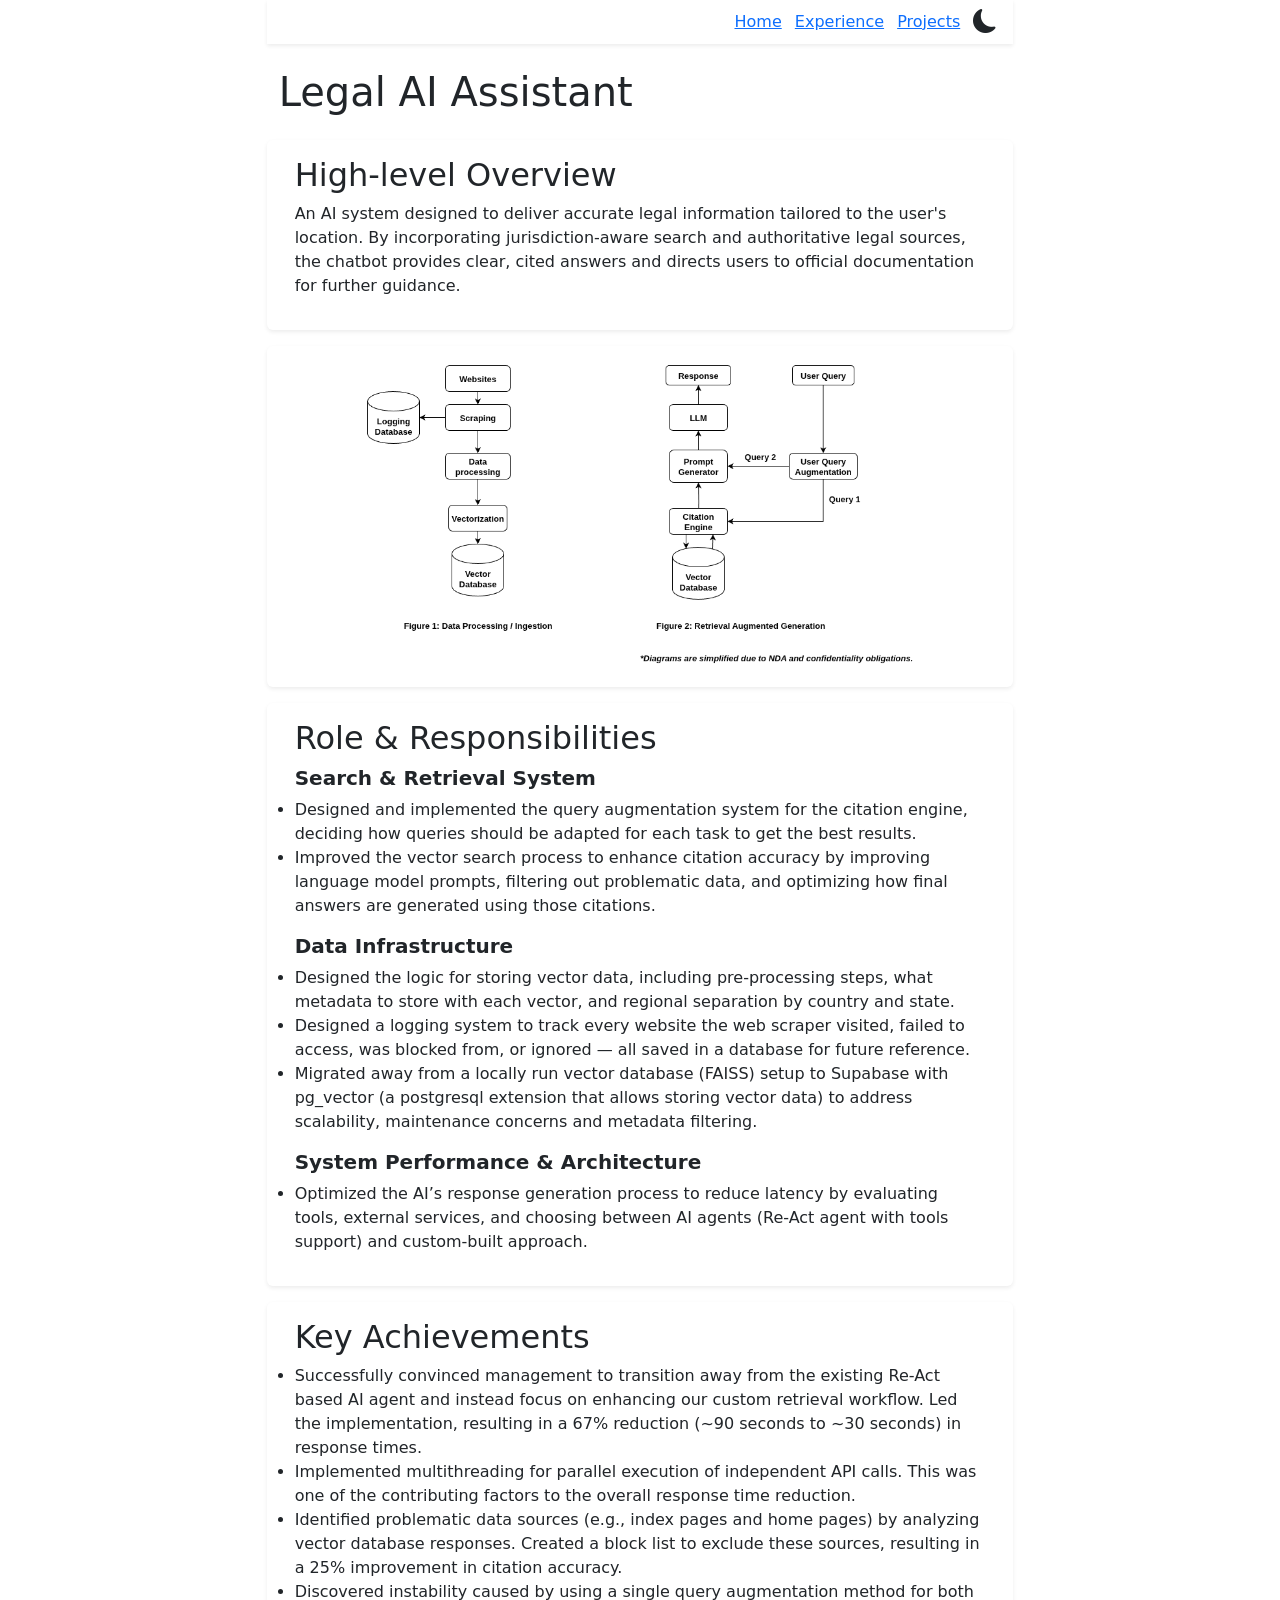
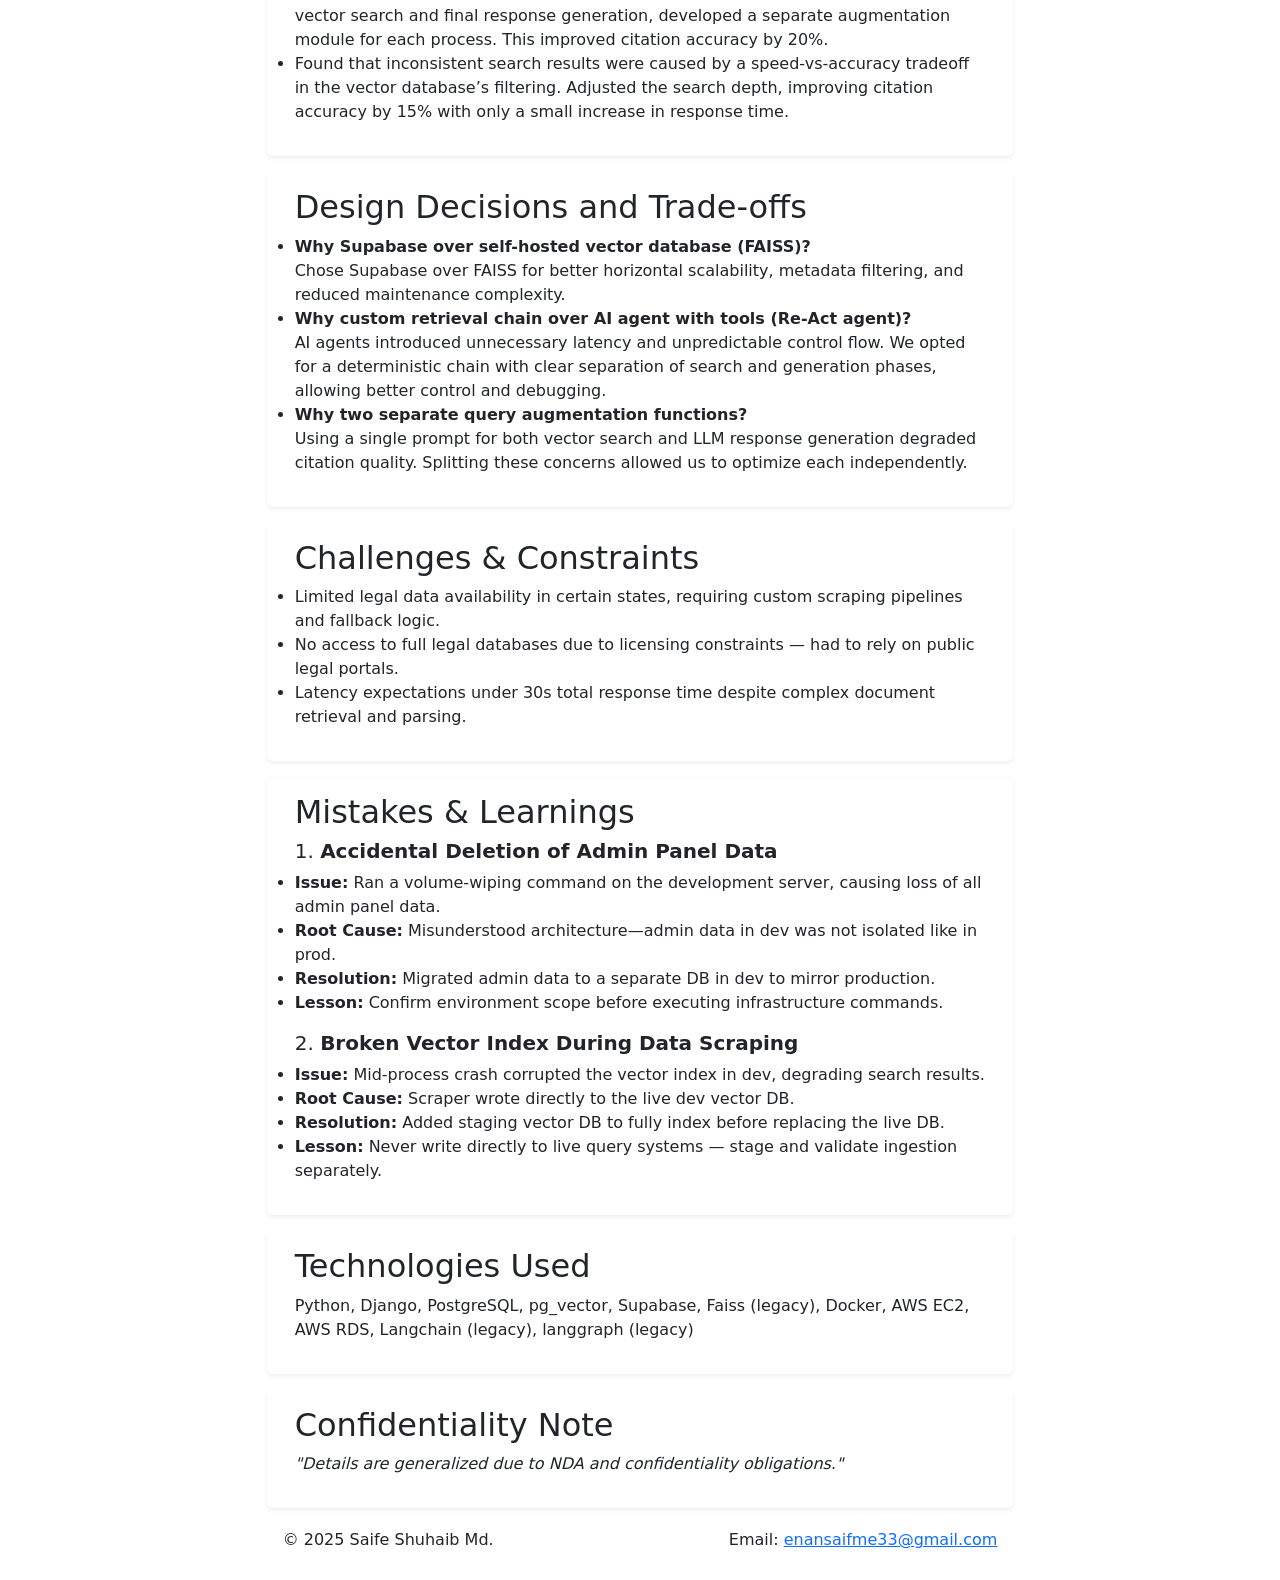
==== project-legalai.html @ 31ad45c1 "added project details for legal ai" ====
<!DOCTYPE html>
<html lang="en">
<head>
    <meta charset="UTF-8">
    <meta name="viewport" content="width=device-width, initial-scale=1.0">
    <title>Legal AI Assistant</title>
    <link rel="preconnect" href="https://fonts.googleapis.com">
    <link rel="preconnect" href="https://fonts.gstatic.com" crossorigin>
    <link href="https://fonts.googleapis.com/css2?family=Space+Grotesk:wght@300..700&display=swap" rel="stylesheet">
    <link href="https://cdn.jsdelivr.net/npm/bootstrap@5.3.0/dist/css/bootstrap.min.css" rel="stylesheet">
    <link href="https://cdn.jsdelivr.net/npm/bootstrap-icons@1.11.3/font/bootstrap-icons.min.css" rel="stylesheet">
    <link rel="stylesheet" href="static/css/main.css">
    <link rel="stylesheet" href="static/css/animations.css">
    <link rel="shortcut icon" href="static/img/favicon.ico" type="image/x-icon">
    <script defer src="static/js/app.js"></script>
</head>
<body>
    <div class="container-fluid col-xl-7">
        <nav class="row sticky-top sticky-nav shadow-sm text-end">
            <div>
                <a class="p-1 link-color link-style" href="index.html#home">Home</a>
                <a class="p-1 link-color link-style" href="index.html#experience">Experience</a>
                <a class="p-1 link-color link-style" href="index.html#projects">Projects</a>
                <a class="p-1 btn border-0 fs-4 link-color" id="dark-side-toggle" title="Light Toggle"><i id="toggler-icon" class="bi bi-moon-fill"></i></a>
            </div>
        </nav>

        <div class="row text-start pt-4">
            <h1>Legal AI Assistant</h1>
        </div>

        <div class="row slidein-card rounded shadow-sm my-3 p-3">
            <h2>High-level Overview</h2>
            <p>
                An AI system designed to deliver accurate legal information tailored to the user's location. By incorporating jurisdiction-aware search and authoritative legal sources, the chatbot provides clear, cited answers and directs users to official documentation for further guidance.
            </p>
        </div>
        <div class="row slidein-card rounded shadow-sm my-3 p-3">
            <div class="d-flex justify-content-center">
                <img src="static/img/legalai.drawio.png"
                    alt="Legal AI Assistant Working Diagram"
                    class="img-fluid"
                    style="max-width: 80%; height: auto;">
            </div>
        </div>
        <div class="row slidein-card rounded shadow-sm my-3 p-3">
            <h2>Role & Responsibilities</h2>
            <h5><b>Search & Retrieval System</b></h5>
            <ul>
                <li>Designed and implemented the query augmentation system for the citation engine, deciding how queries should be adapted for each task to get the best results.</li>
                <li>Improved the vector search process to enhance citation accuracy by improving language model prompts, filtering out problematic data, and optimizing how final answers are generated using those citations.</li>
            </ul>

            <h5><b>Data Infrastructure</b></h5>
            <ul>
                <li>Designed the logic for storing vector data, including pre-processing steps, what metadata to store with each vector, and regional separation by country and state.</li>
                <li>Designed a logging system to track every website the web scraper visited, failed to access, was blocked from, or ignored — all saved in a database for future reference.</li>
                <li>Migrated away from a locally run vector database (FAISS) setup to Supabase with pg_vector (a postgresql extension that allows storing vector data) to address scalability, maintenance concerns and metadata filtering.</li>
            </ul>

            <h5><b>System Performance & Architecture</b></h5>
            <ul>
                <li>Optimized the AI’s response generation process to reduce latency by evaluating tools, external services, and choosing between AI agents (Re-Act agent with tools support) and custom-built approach.</li>
            </ul>
        </div>

        <div class="row slidein-card rounded shadow-sm my-3 p-3">
            <h2>Key Achievements</h2>
            <ul>
                <li>Successfully convinced management to transition away from the existing Re-Act based AI agent and instead focus on enhancing our custom retrieval workflow. Led the implementation, resulting in a 67% reduction (~90 seconds to ~30 seconds) in response times.</li>
                <li>Implemented multithreading for parallel execution of independent API calls. This was one of the contributing factors to the overall response time reduction.</li>
                <li>Identified problematic data sources (e.g., index pages and home pages) by analyzing vector database responses. Created a block list to exclude these sources, resulting in a 25% improvement in citation accuracy.</li>
                <li>Discovered instability caused by using a single query augmentation method for both vector search and final response generation, developed a separate augmentation module for each process. This improved citation accuracy by 20%.</li>
                <li>Found that inconsistent search results were caused by a speed-vs-accuracy tradeoff in the vector database’s filtering. Adjusted the search depth, improving citation accuracy by 15% with only a small increase in response time.</li>
            </ul>
        </div>

        <div class="row slidein-card rounded shadow-sm my-3 p-3">
            <h2>Design Decisions and Trade-offs</h2>
            <ul>
                <li><b>Why Supabase over self-hosted vector database (FAISS)?</b><br>Chose Supabase over FAISS for better horizontal scalability, metadata filtering, and reduced maintenance complexity.</li>
                <li><b>Why custom retrieval chain over AI agent with tools (Re-Act agent)?</b><br>AI agents introduced unnecessary latency and unpredictable control flow. We opted for a deterministic chain with clear separation of search and generation phases, allowing better control and debugging.</li>
                <li><b>Why two separate query augmentation functions?</b><br>Using a single prompt for both vector search and LLM response generation degraded citation quality. Splitting these concerns allowed us to optimize each independently.</li>
            </ul>
        </div>

        <div class="row slidein-card rounded shadow-sm my-3 p-3">
            <h2>Challenges & Constraints</h2>
            <ul>
                <li>Limited legal data availability in certain states, requiring custom scraping pipelines and fallback logic.</li>
                <li>No access to full legal databases due to licensing constraints — had to rely on public legal portals.</li>
                <li>Latency expectations under 30s total response time despite complex document retrieval and parsing.</li>
            </ul>
        </div>

        <div class="row slidein-card rounded shadow-sm my-3 p-3">
            <h2>Mistakes & Learnings</h2>
            <h5>1. <b>Accidental Deletion of Admin Panel Data</b></h5>
            <ul>
                <li><b>Issue:</b> Ran a volume-wiping command on the development server, causing loss of all admin panel data.</li>
                <li><b>Root Cause:</b> Misunderstood architecture—admin data in dev was not isolated like in prod.</li>
                <li><b>Resolution:</b> Migrated admin data to a separate DB in dev to mirror production.</li>
                <li><b>Lesson:</b> Confirm environment scope before executing infrastructure commands.</li>
            </ul>

            <h5>2. <b>Broken Vector Index During Data Scraping</b></h5>
            <ul>
                <li><b>Issue:</b> Mid-process crash corrupted the vector index in dev, degrading search results.</li>
                <li><b>Root Cause:</b> Scraper wrote directly to the live dev vector DB.</li>
                <li><b>Resolution:</b> Added staging vector DB to fully index before replacing the live DB.</li>
                <li><b>Lesson:</b> Never write directly to live query systems — stage and validate ingestion separately.</li>
            </ul>
        </div>

        <div class="row slidein-card rounded shadow-sm my-3 p-3">
            <h2>Technologies Used</h2>
            <p>Python, Django, PostgreSQL, pg_vector, Supabase, Faiss (legacy), Docker, AWS EC2, AWS RDS, Langchain (legacy), langgraph (legacy)</p>
        </div>

        <div class="row slidein-card rounded shadow-sm my-3 p-3">
            <h2>Confidentiality Note</h2>
            <p><i>"Details are generalized due to NDA and confidentiality obligations."</i></p>
        </div>

        <footer class="d-flex justify-content-between align-items-center flex-wrap my-2 p-1">
            <p>&copy; 2025 Saife Shuhaib Md.</p>
            <p>Email: <a class="link-color link-style" href="mailto:enansaifme33@gmail.com">enansaifme33@gmail.com</a></p>
        </footer>
    </div>
</body>
</html>
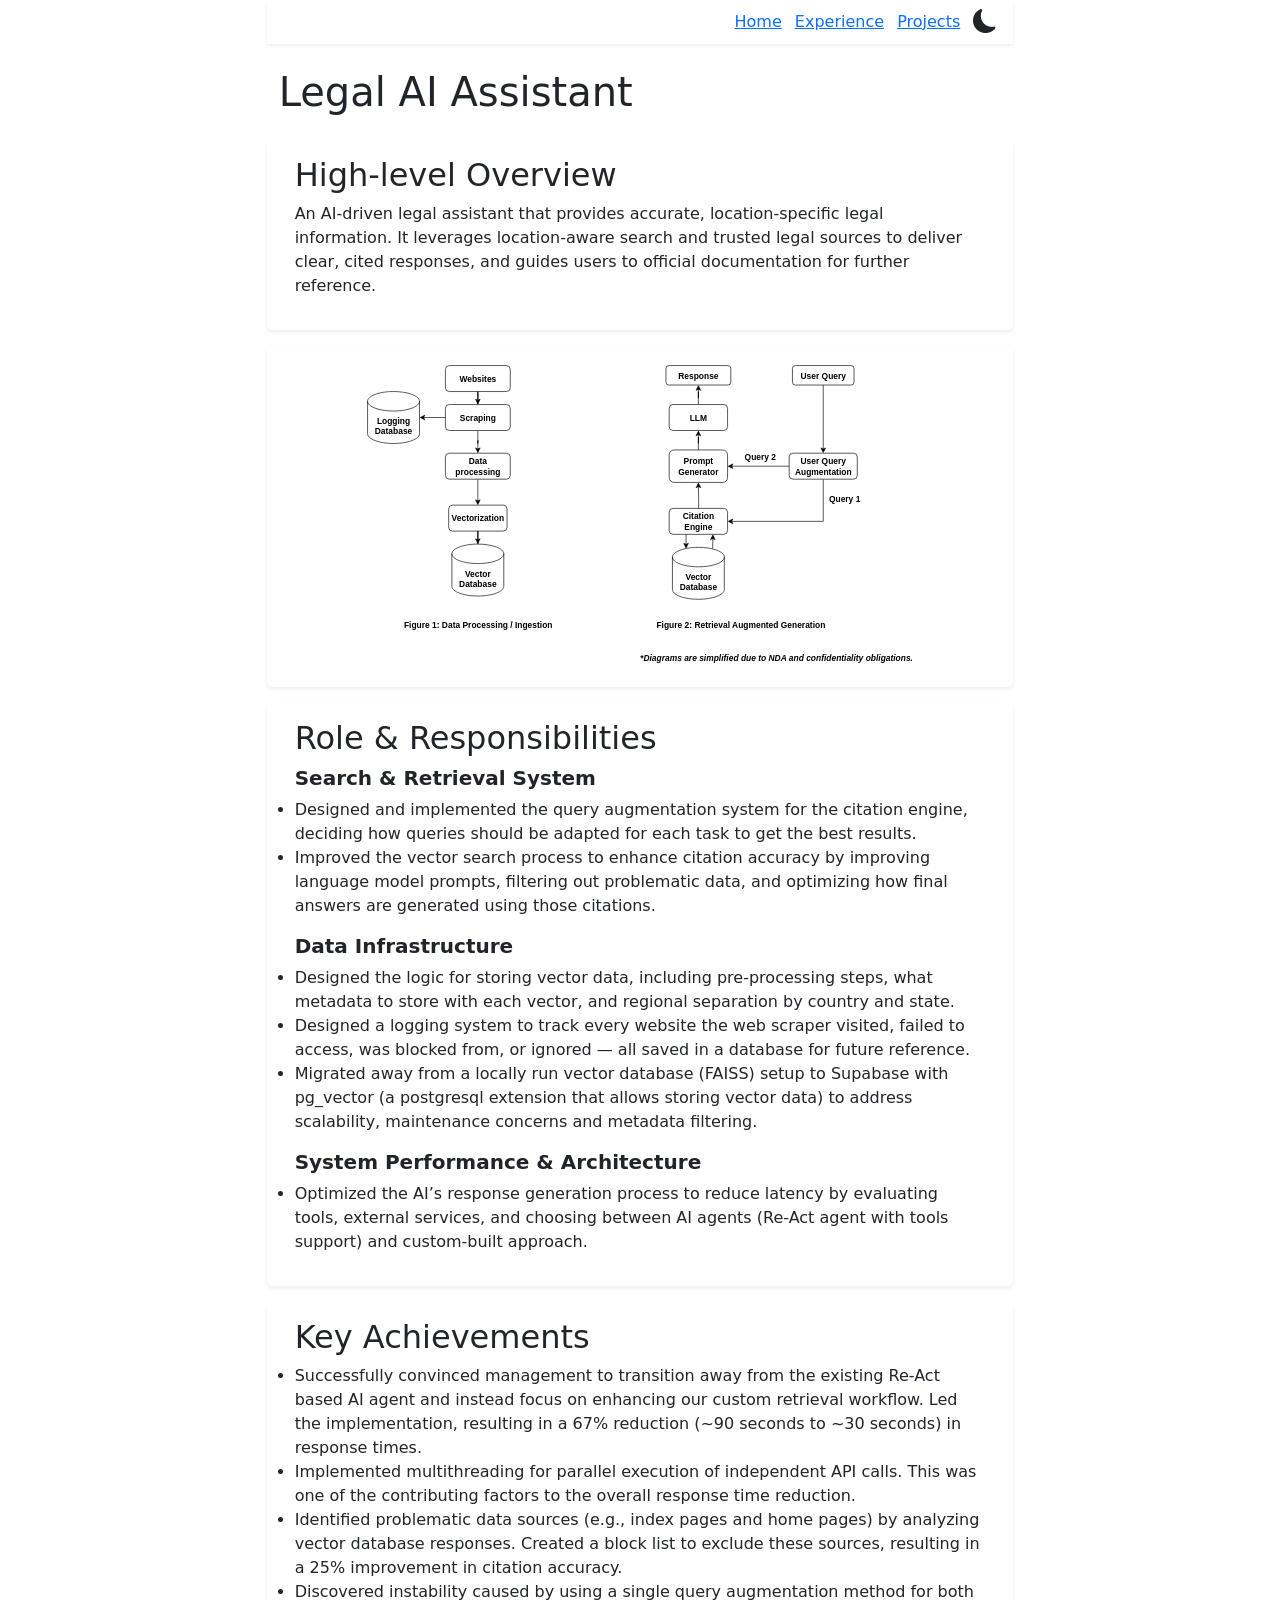
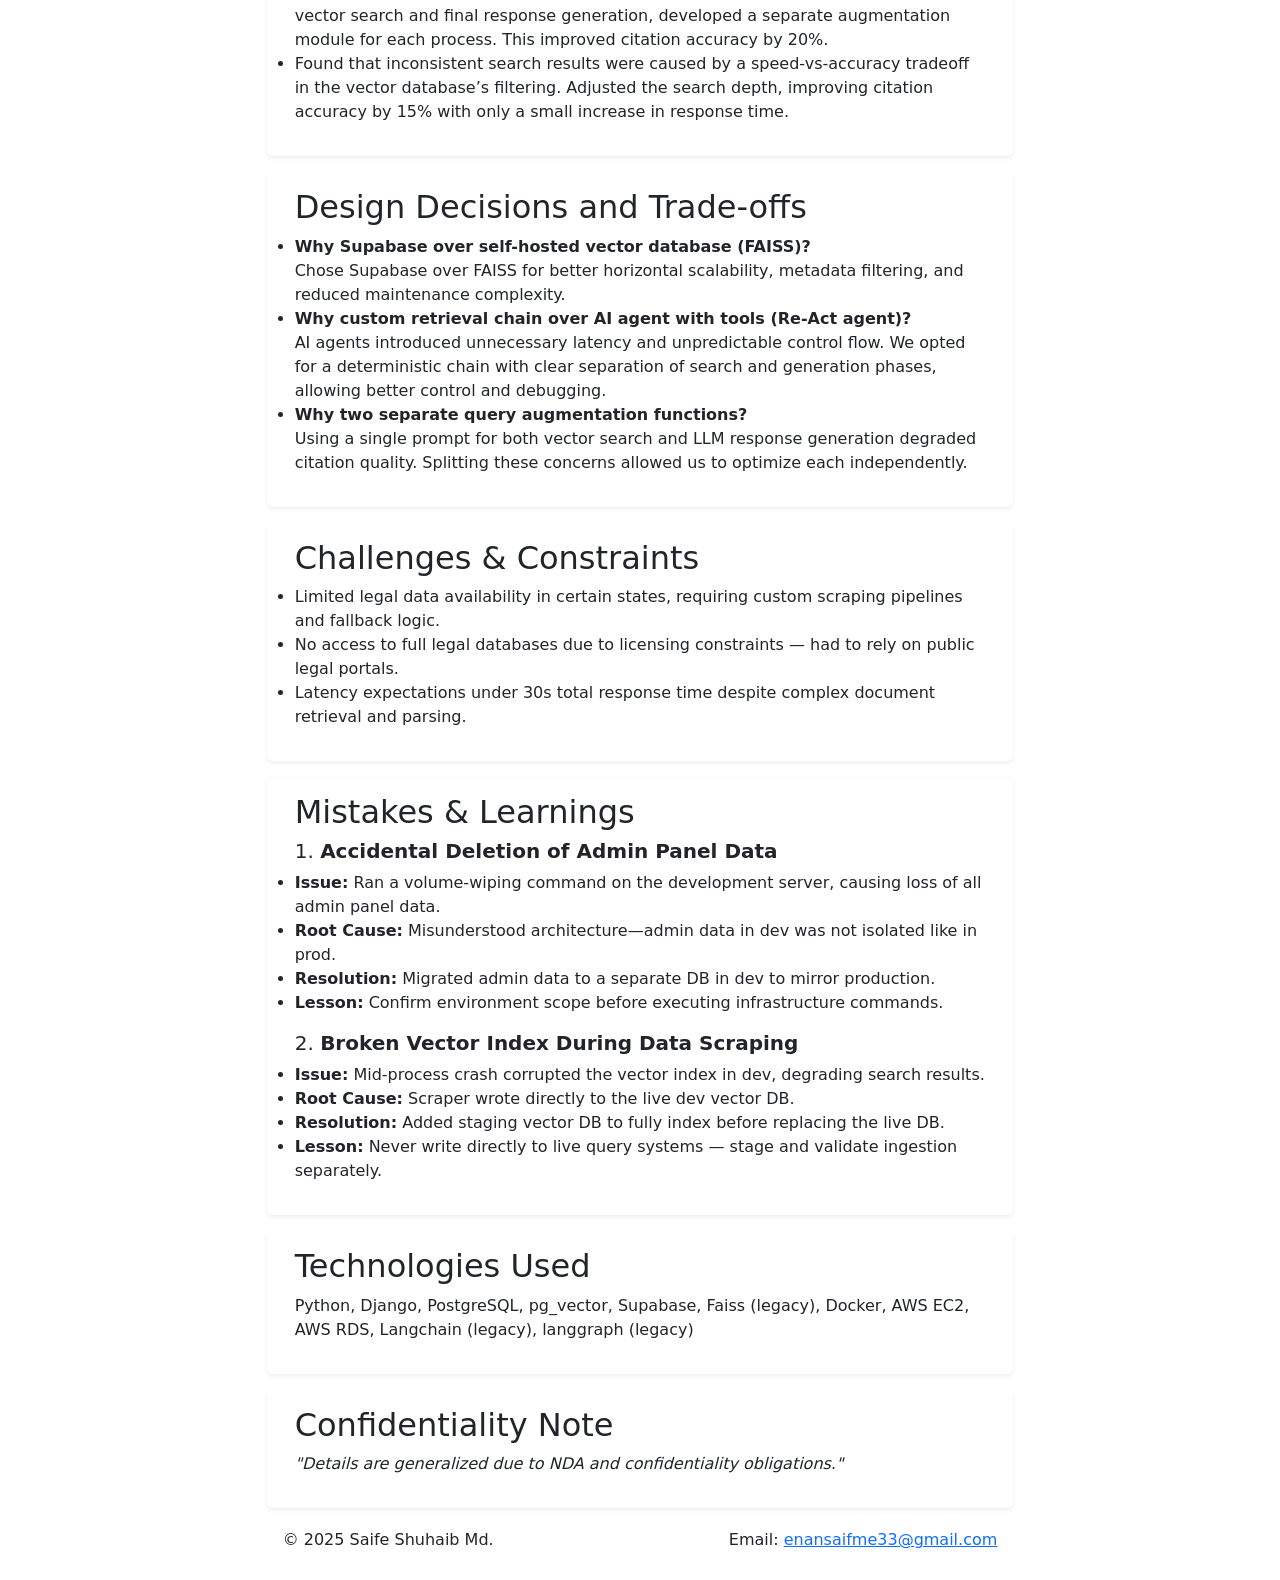
==== commit 47dec991: "added dark mode image to project page" ====
--- a/project-legalai.html
+++ b/project-legalai.html
@@ -32,14 +32,17 @@
         <div class="row slidein-card rounded shadow-sm my-3 p-3">
             <h2>High-level Overview</h2>
             <p>
-                An AI system designed to deliver accurate legal information tailored to the user's location. By incorporating jurisdiction-aware search and authoritative legal sources, the chatbot provides clear, cited answers and directs users to official documentation for further guidance.
+                An AI-driven legal assistant that provides accurate, location-specific legal information.
+                It leverages location-aware search and trusted legal sources to deliver clear, cited responses,
+                and guides users to official documentation for further reference.
             </p>
         </div>
         <div class="row slidein-card rounded shadow-sm my-3 p-3">
             <div class="d-flex justify-content-center">
-                <img src="static/img/legalai.drawio.png"
+                <img src="static/img/legalai-light.drawio.svg"
                     alt="Legal AI Assistant Working Diagram"
                     class="img-fluid"
+                    id="legalai-img-light"
                     style="max-width: 80%; height: auto;">
             </div>
         </div>
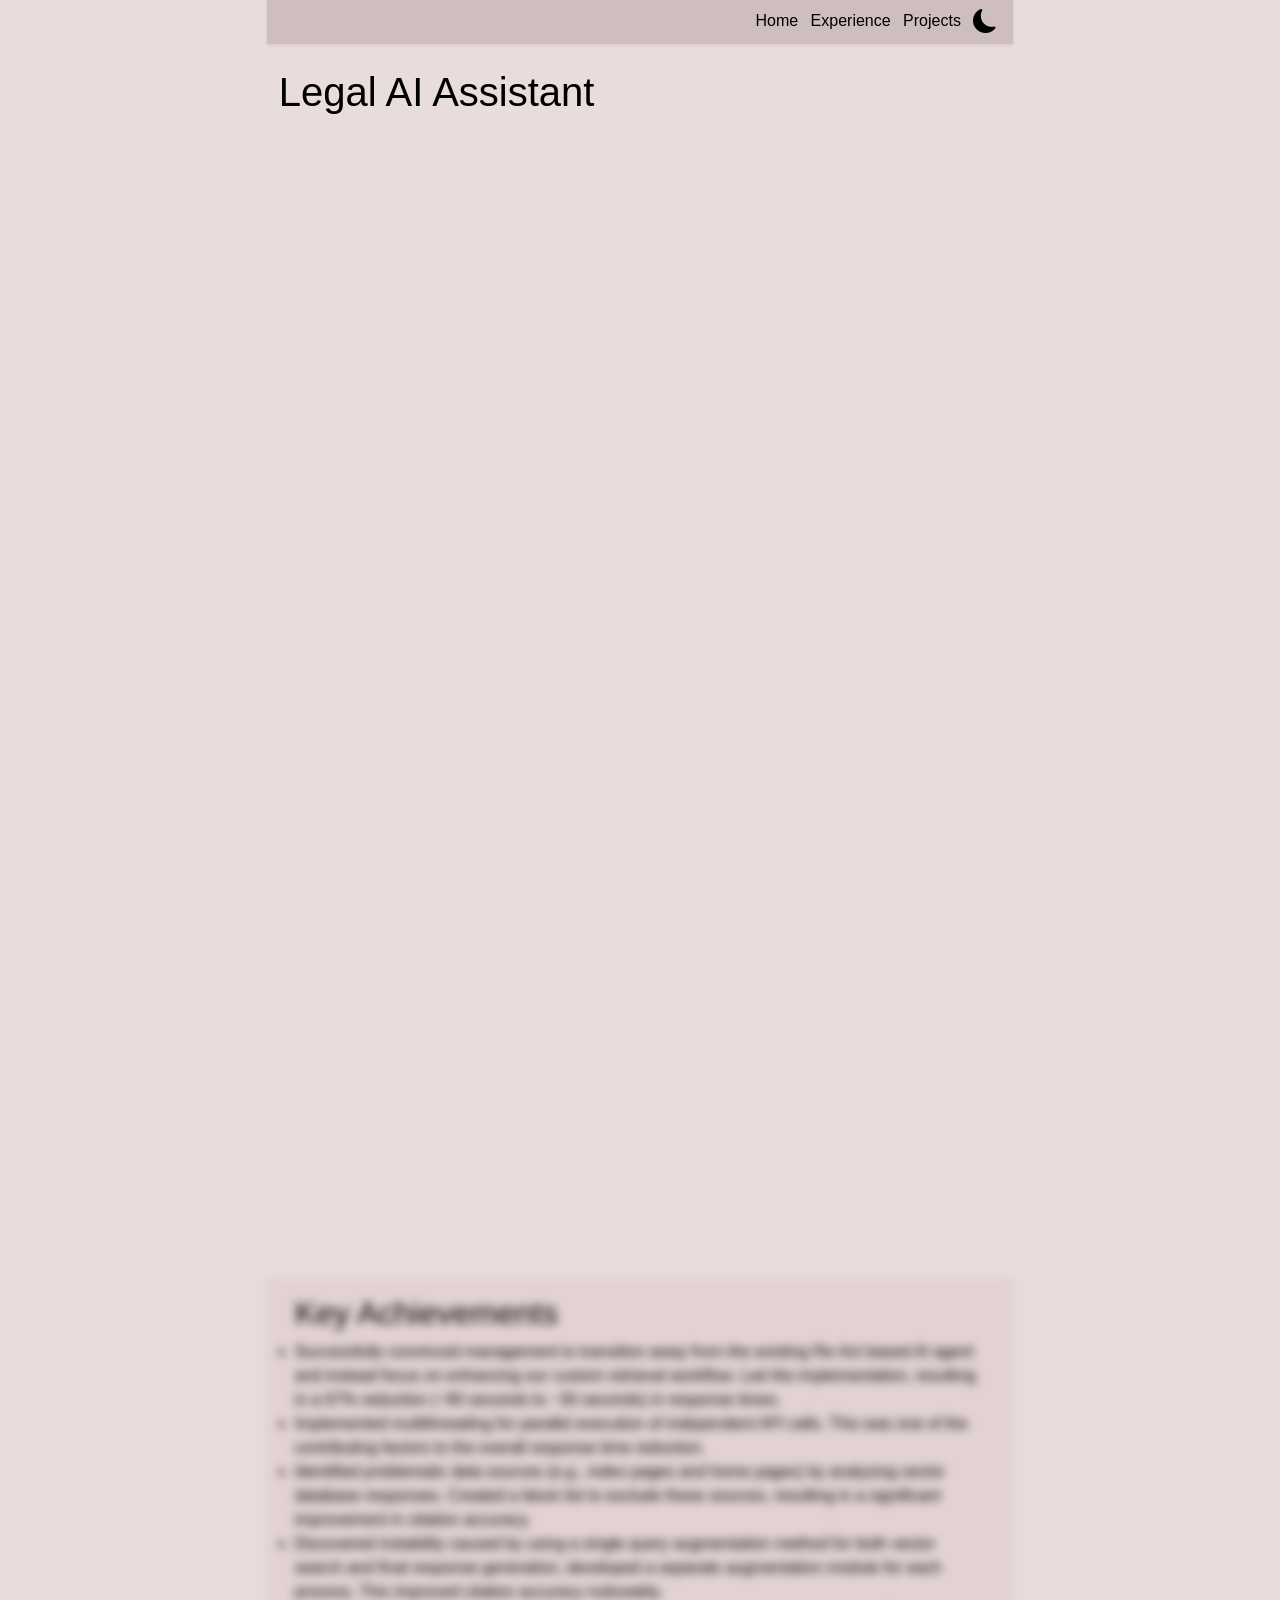
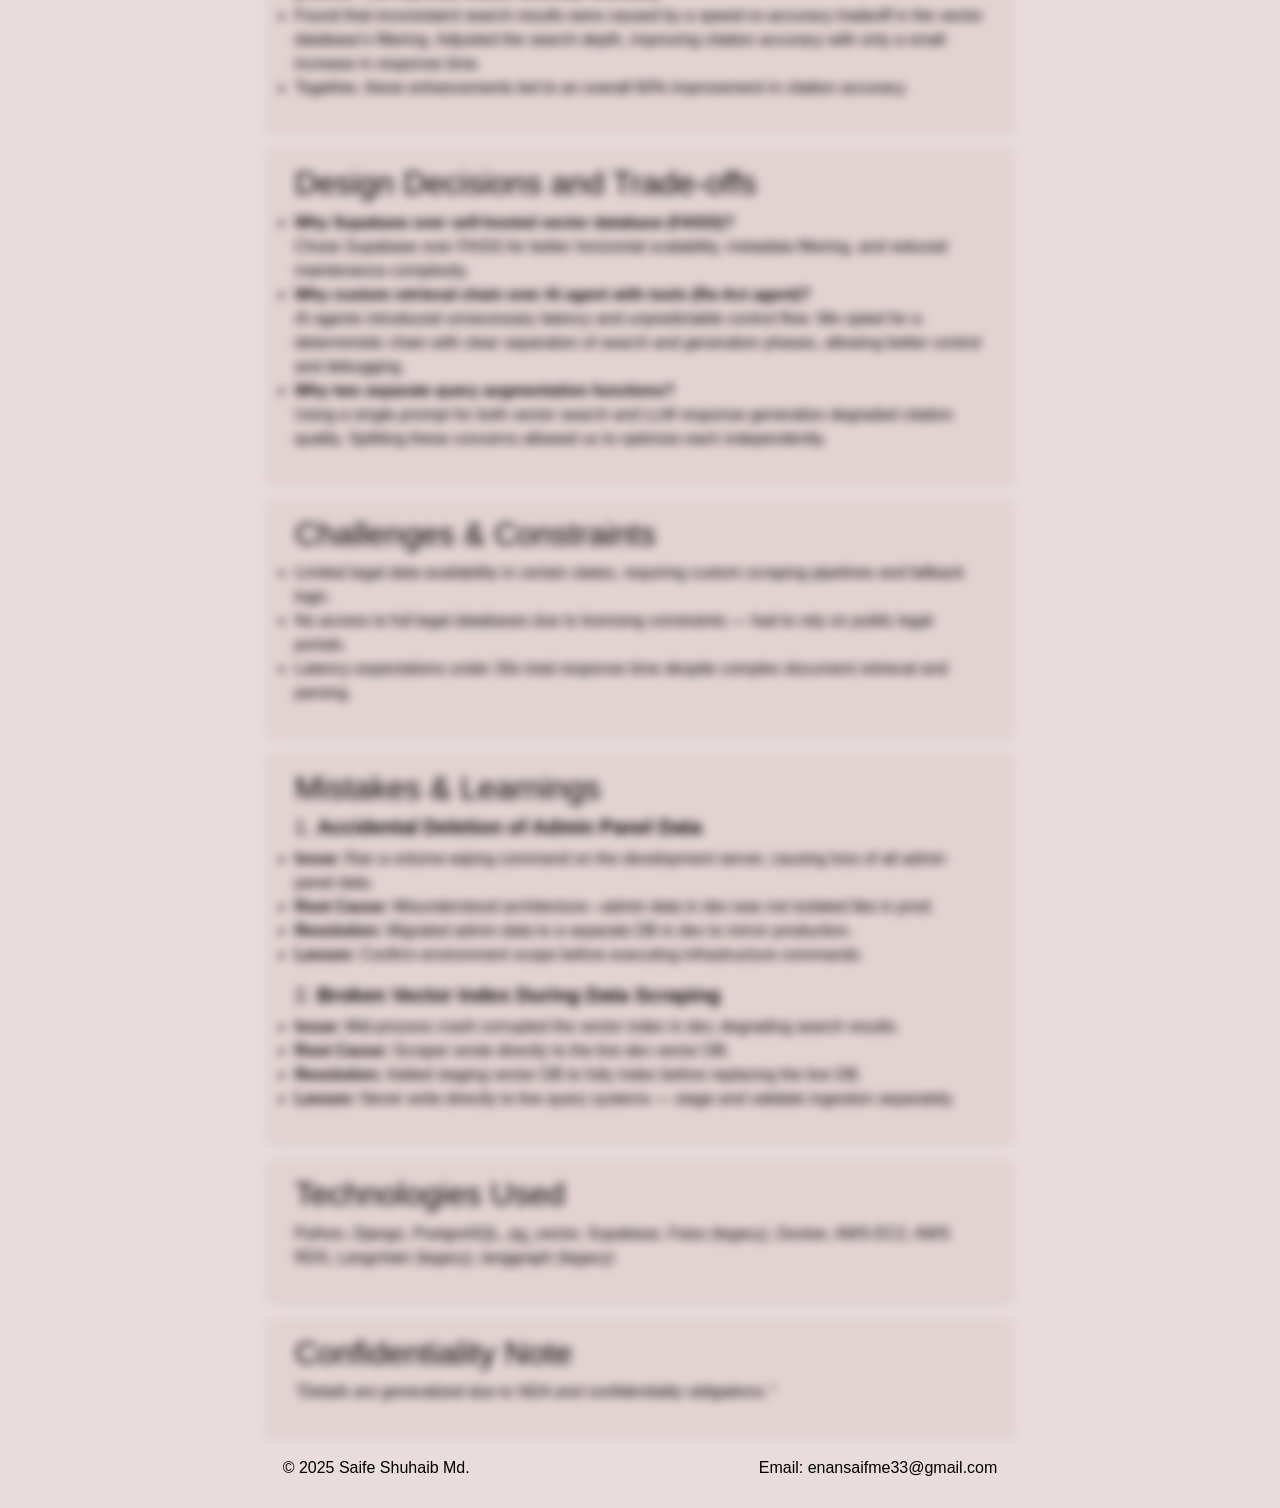
==== commit 1e2923ff: "removed js function to change image source on dark mode taggle; instead just toggle visibility of li" ====
--- a/project-legalai.html
+++ b/project-legalai.html
@@ -40,9 +40,15 @@
         <div class="row slidein-card rounded shadow-sm my-3 p-3">
             <div class="d-flex justify-content-center">
                 <img src="static/img/legalai-light.drawio.svg"
-                    alt="Legal AI Assistant Working Diagram"
-                    class="img-fluid"
+                    alt="Legal AI Assistant Light"
+                    class="img-fluid theme-image light-image"
                     id="legalai-img-light"
+                    style="max-width: 80%; height: auto;">
+
+                <img src="static/img/legalai-dark.drawio.svg"
+                    alt="Legal AI Assistant Dark"
+                    class="img-fluid theme-image dark-image"
+                    id="legalai-img-dark"
                     style="max-width: 80%; height: auto;">
             </div>
         </div>
@@ -72,9 +78,11 @@
             <ul>
                 <li>Successfully convinced management to transition away from the existing Re-Act based AI agent and instead focus on enhancing our custom retrieval workflow. Led the implementation, resulting in a 67% reduction (~90 seconds to ~30 seconds) in response times.</li>
                 <li>Implemented multithreading for parallel execution of independent API calls. This was one of the contributing factors to the overall response time reduction.</li>
-                <li>Identified problematic data sources (e.g., index pages and home pages) by analyzing vector database responses. Created a block list to exclude these sources, resulting in a 25% improvement in citation accuracy.</li>
-                <li>Discovered instability caused by using a single query augmentation method for both vector search and final response generation, developed a separate augmentation module for each process. This improved citation accuracy by 20%.</li>
-                <li>Found that inconsistent search results were caused by a speed-vs-accuracy tradeoff in the vector database’s filtering. Adjusted the search depth, improving citation accuracy by 15% with only a small increase in response time.</li>
+                <li>Identified problematic data sources (e.g., index pages and home pages) by analyzing vector database responses. Created a block list to exclude these sources, resulting in a significant improvement in citation accuracy.</li>
+                <li>Discovered instability caused by using a single query augmentation method for both vector search and final response generation, developed a separate augmentation module for each process. This improved citation accuracy noticeably.</li>
+                <li>Found that inconsistent search results were caused by a speed-vs-accuracy tradeoff in the vector database’s filtering. Adjusted the search depth, improving citation accuracy with only a small increase in response time.</li>
+                <li>Together, these enhancements led to an overall 60% improvement in citation accuracy.</li>
+
             </ul>
         </div>
 
--- a/static/css/main.css
+++ b/static/css/main.css
@@ -0,0 +1,87 @@
+:root {
+    --theme-blue: #55bae2;
+    --theme-orange: #f3b542;
+    --transition-duration: 0.1s;
+    --default-background-color: #e9dcdc;
+    --default-card-color: rgb(226, 210, 210);
+    --default-border-color: #cebebe;
+    --default-text-color: black;
+}
+
+body {
+    font-family: Space Grotesk, sans-serif;
+    background-color: var(--default-background-color);
+    color: var(--default-text-color);
+}
+
+.link-style {
+    text-decoration: none;
+    background-image: linear-gradient(to right, var(--default-text-color), var(--default-text-color));
+    background-size: 0% 0.1em;
+    background-position-y: 100%;
+    background-position-x: 0%;
+    background-repeat: no-repeat;
+    transition: background-size 0.2s ease-in-out;
+}
+
+.link-style:hover,
+.link-style:focus {
+    background-size: 100% 0.1em;
+}
+
+.btn:focus,.btn:active {
+    outline: none !important;
+    box-shadow: none;
+}
+
+.sticky-nav {
+    background-color: var(--default-border-color);
+}
+
+.dark-side {
+    --default-background-color: #242526;
+    --default-card-color: #292929;
+    --default-border-color: #363636;
+    --default-text-color: white;
+}
+
+.link-color {
+    color: var(--default-text-color)
+}
+
+.slidein-card {
+    background-color: var(--default-card-color);
+    opacity: 0;
+    filter: blur(5px);
+    transform: translateX(-100%);
+    transition: all 0.5s;
+}
+
+.slidein {
+    opacity: 1;
+    filter: blur(0);
+    transform: translateX(0);
+}
+
+.contact-form,
+.contact-form:focus {
+    background-color: var(--default-background-color);
+    border-color: var(--default-border-color);
+    color: var(--default-text-color);
+}
+
+.rounded-item {
+    background-color: var(--default-border-color);
+}
+
+.theme-image {
+  display: none;
+}
+
+body:not(.dark-side) .light-image {
+  display: block;
+}
+
+body.dark-side .dark-image {
+  display: block;
+}
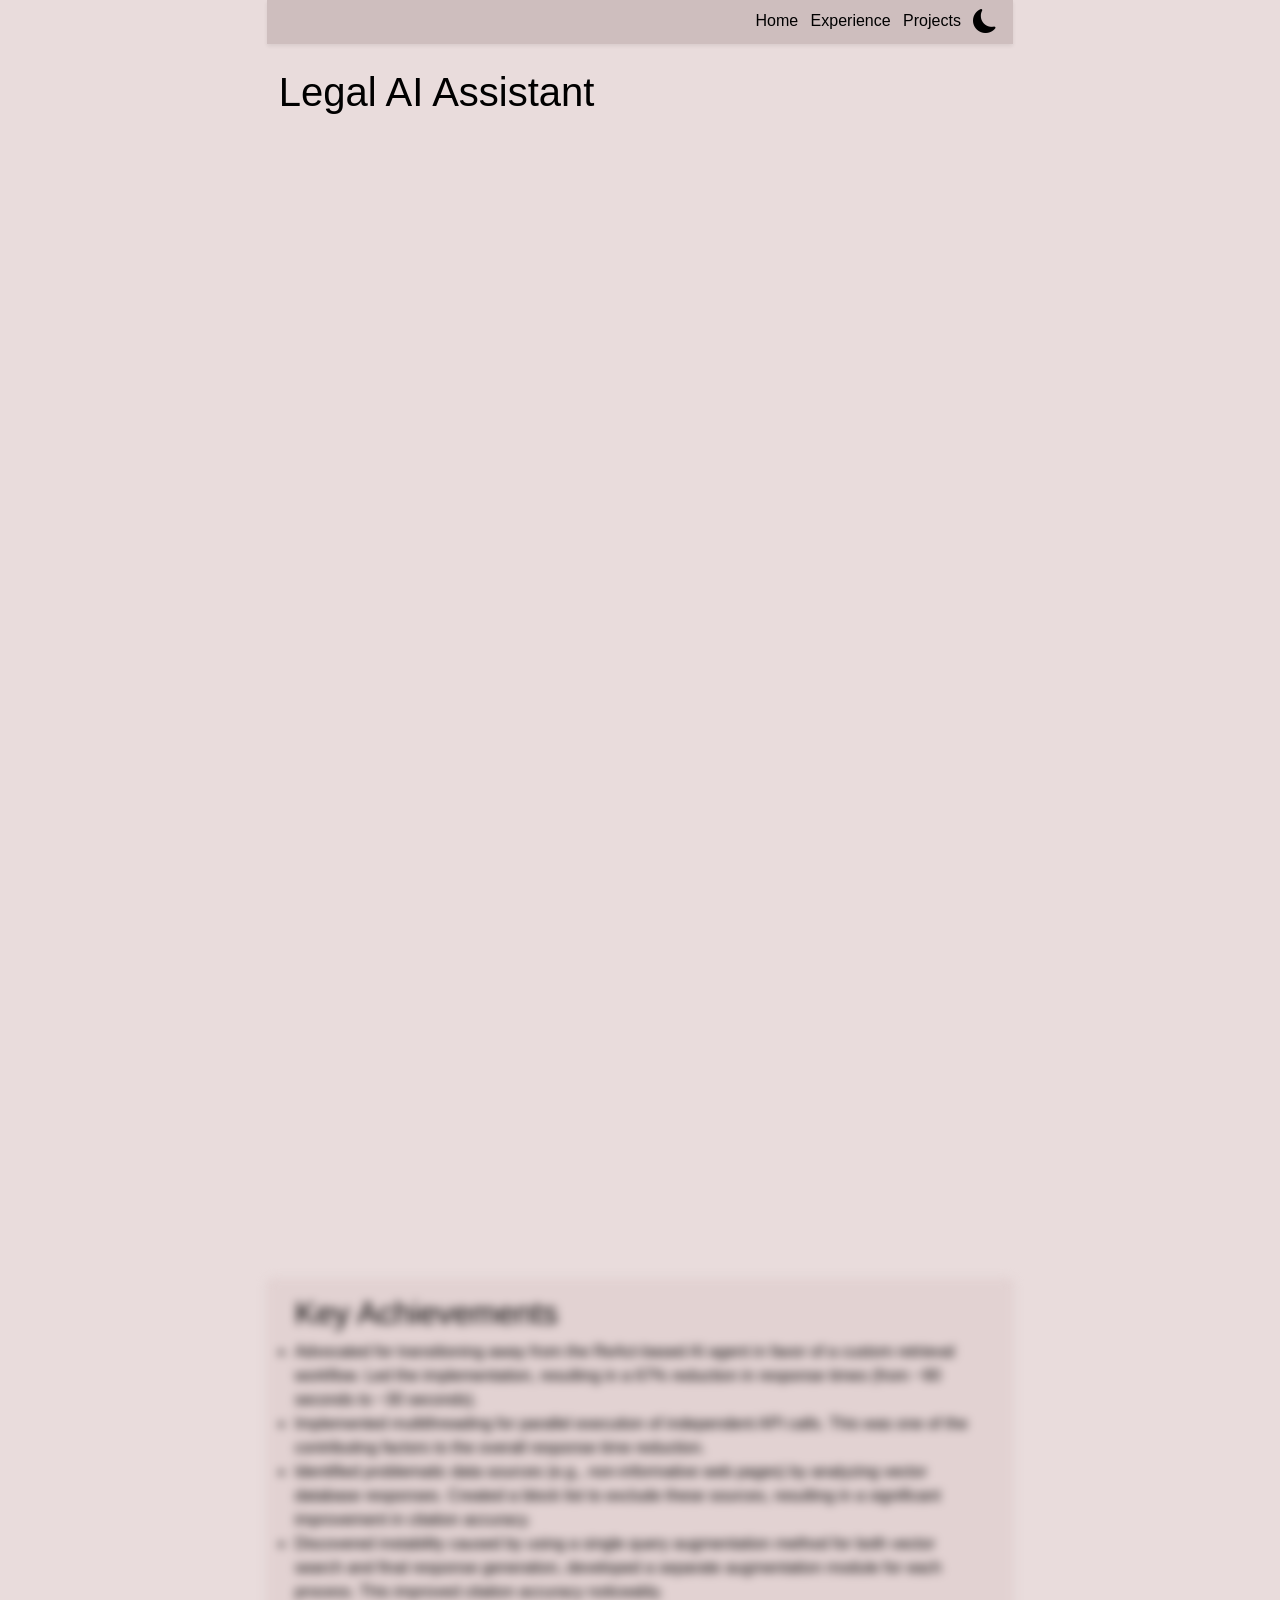
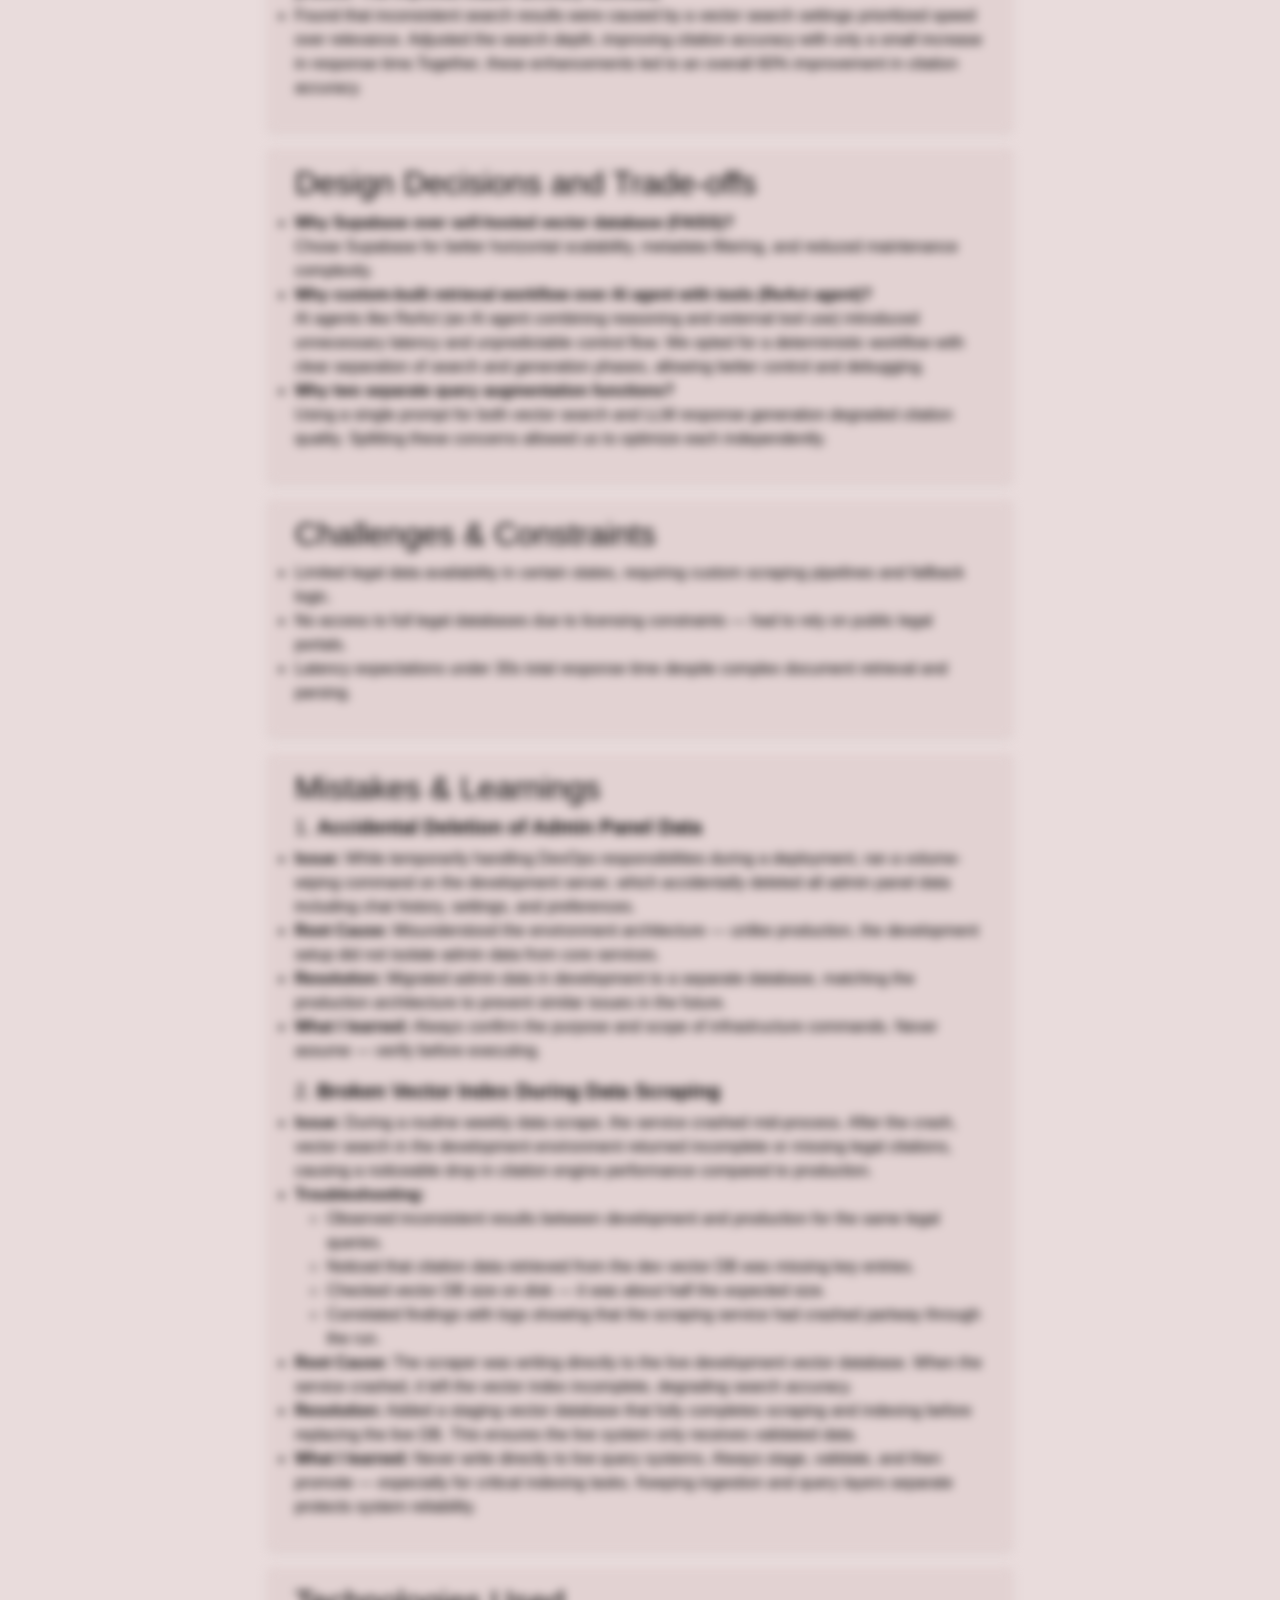
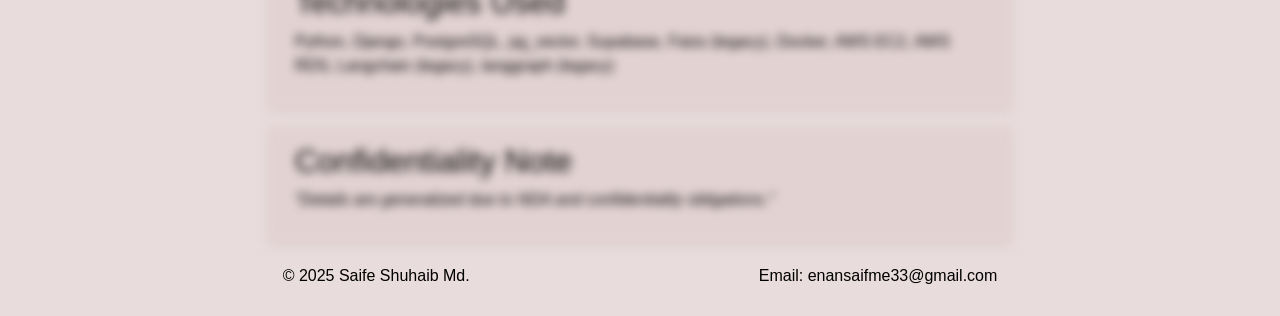
==== commit d59c9321: "added some changes in project details" ====
--- a/project-legalai.html
+++ b/project-legalai.html
@@ -56,32 +56,65 @@
             <h2>Role & Responsibilities</h2>
             <h5><b>Search & Retrieval System</b></h5>
             <ul>
-                <li>Designed and implemented the query augmentation system for the citation engine, deciding how queries should be adapted for each task to get the best results.</li>
-                <li>Improved the vector search process to enhance citation accuracy by improving language model prompts, filtering out problematic data, and optimizing how final answers are generated using those citations.</li>
+                <li>
+                    Designed and implemented the query augmentation system for the citation engine (Module that generates
+                    the citations), deciding how queries should be adapted for each task to get the best results.
+                </li>
+                <li>
+                    Improved the vector search process to enhance citation accuracy by improving language model prompts,
+                    filtering out problematic data, and optimizing how final answers are generated using those citations.
+                </li>
             </ul>
 
             <h5><b>Data Infrastructure</b></h5>
             <ul>
-                <li>Designed the logic for storing vector data, including pre-processing steps, what metadata to store with each vector, and regional separation by country and state.</li>
-                <li>Designed a logging system to track every website the web scraper visited, failed to access, was blocked from, or ignored — all saved in a database for future reference.</li>
-                <li>Migrated away from a locally run vector database (FAISS) setup to Supabase with pg_vector (a postgresql extension that allows storing vector data) to address scalability, maintenance concerns and metadata filtering.</li>
+                <li>
+                    Designed the logic for storing vector data, including pre-processing steps, what metadata to store
+                    with each vector, and regional separation by country and state.
+                </li>
+                <li>
+                    Designed a logging system to track every website the web scraper visited, failed to access, was blocked
+                    from, or ignored — all saved in a database for future reference.
+                </li>
+                <li>
+                    Migrated away from a locally run vector database (FAISS) setup to Supabase with pg_vector (a postgresql
+                    extension that allows storing vector data) to address scalability, maintenance concerns and metadata filtering.
+                </li>
             </ul>
 
             <h5><b>System Performance & Architecture</b></h5>
             <ul>
-                <li>Optimized the AI’s response generation process to reduce latency by evaluating tools, external services, and choosing between AI agents (Re-Act agent with tools support) and custom-built approach.</li>
+                <li>
+                    Optimized the AI’s response generation process to reduce latency by evaluating tools, external services,
+                    and choosing between AI agents with tools support and custom-built approach.
+                </li>
             </ul>
         </div>
 
         <div class="row slidein-card rounded shadow-sm my-3 p-3">
             <h2>Key Achievements</h2>
             <ul>
-                <li>Successfully convinced management to transition away from the existing Re-Act based AI agent and instead focus on enhancing our custom retrieval workflow. Led the implementation, resulting in a 67% reduction (~90 seconds to ~30 seconds) in response times.</li>
-                <li>Implemented multithreading for parallel execution of independent API calls. This was one of the contributing factors to the overall response time reduction.</li>
-                <li>Identified problematic data sources (e.g., index pages and home pages) by analyzing vector database responses. Created a block list to exclude these sources, resulting in a significant improvement in citation accuracy.</li>
-                <li>Discovered instability caused by using a single query augmentation method for both vector search and final response generation, developed a separate augmentation module for each process. This improved citation accuracy noticeably.</li>
-                <li>Found that inconsistent search results were caused by a speed-vs-accuracy tradeoff in the vector database’s filtering. Adjusted the search depth, improving citation accuracy with only a small increase in response time.</li>
-                <li>Together, these enhancements led to an overall 60% improvement in citation accuracy.</li>
+                <li>
+                    Advocated for transitioning away from the ReAct-based AI agent in favor of a custom retrieval workflow.
+                    Led the implementation, resulting in a 67% reduction in response times (from ~90 seconds to ~30 seconds).
+                </li>
+                <li>
+                    Implemented multithreading for parallel execution of independent API calls. This was one of the contributing
+                    factors to the overall response time reduction.
+                </li>
+                <li>
+                    Identified problematic data sources (e.g., non-informative web pages) by analyzing vector database responses.
+                    Created a block list to exclude these sources, resulting in a significant improvement in citation accuracy.
+                </li>
+                <li>
+                    Discovered instability caused by using a single query augmentation method for both vector search and final
+                    response generation, developed a separate augmentation module for each process. This improved citation accuracy noticeably.
+                </li>
+                <li>
+                    Found that inconsistent search results were caused by a vector search settings prioritized speed over relevance.
+                    Adjusted the search depth, improving citation accuracy with only a small increase in response time.Together,
+                    these enhancements led to an overall 60% improvement in citation accuracy.
+                </li>
 
             </ul>
         </div>
@@ -89,9 +122,19 @@
         <div class="row slidein-card rounded shadow-sm my-3 p-3">
             <h2>Design Decisions and Trade-offs</h2>
             <ul>
-                <li><b>Why Supabase over self-hosted vector database (FAISS)?</b><br>Chose Supabase over FAISS for better horizontal scalability, metadata filtering, and reduced maintenance complexity.</li>
-                <li><b>Why custom retrieval chain over AI agent with tools (Re-Act agent)?</b><br>AI agents introduced unnecessary latency and unpredictable control flow. We opted for a deterministic chain with clear separation of search and generation phases, allowing better control and debugging.</li>
-                <li><b>Why two separate query augmentation functions?</b><br>Using a single prompt for both vector search and LLM response generation degraded citation quality. Splitting these concerns allowed us to optimize each independently.</li>
+                <li>
+                    <b>Why Supabase over self-hosted vector database (FAISS)?</b><br>Chose Supabase for better horizontal scalability,
+                    metadata filtering, and reduced maintenance complexity.
+                </li>
+                <li>
+                    <b>Why custom-built retrieval workflow over AI agent with tools (ReAct agent)?</b><br>AI agents like ReAct (an AI agent
+                    combining reasoning and external tool use) introduced unnecessary latency and unpredictable control flow. We opted for a
+                    deterministic workflow with clear separation of search and generation phases, allowing better control and debugging.
+                </li>
+                <li>
+                    <b>Why two separate query augmentation functions?</b><br>Using a single prompt for both vector search and LLM response
+                    generation degraded citation quality. Splitting these concerns allowed us to optimize each independently.
+                </li>
             </ul>
         </div>
 
@@ -108,19 +151,58 @@
             <h2>Mistakes & Learnings</h2>
             <h5>1. <b>Accidental Deletion of Admin Panel Data</b></h5>
             <ul>
-                <li><b>Issue:</b> Ran a volume-wiping command on the development server, causing loss of all admin panel data.</li>
-                <li><b>Root Cause:</b> Misunderstood architecture—admin data in dev was not isolated like in prod.</li>
-                <li><b>Resolution:</b> Migrated admin data to a separate DB in dev to mirror production.</li>
-                <li><b>Lesson:</b> Confirm environment scope before executing infrastructure commands.</li>
+                <li>
+                    <b>Issue:</b> While temporarily handling DevOps responsibilities during a deployment, ran a volume-wiping
+                    command on the development server, which accidentally deleted all admin panel data including chat history,
+                    settings, and preferences.
+                </li>
+                <li>
+                    <b>Root Cause:</b> Misunderstood the environment architecture — unlike production, the development setup
+                    did not isolate admin data from core services.
+                </li>
+                <li>
+                    <b>Resolution:</b> Migrated admin data in development to a separate database, matching the production
+                    architecture to prevent similar issues in the future.
+                </li>
+                <li>
+                    <b>What I learned:</b> Always confirm the purpose and scope of infrastructure commands. Never assume —
+                    verify before executing.
+                </li>
             </ul>
 
             <h5>2. <b>Broken Vector Index During Data Scraping</b></h5>
             <ul>
-                <li><b>Issue:</b> Mid-process crash corrupted the vector index in dev, degrading search results.</li>
-                <li><b>Root Cause:</b> Scraper wrote directly to the live dev vector DB.</li>
-                <li><b>Resolution:</b> Added staging vector DB to fully index before replacing the live DB.</li>
-                <li><b>Lesson:</b> Never write directly to live query systems — stage and validate ingestion separately.</li>
-            </ul>
+                <li>
+                    <b>Issue:</b> During a routine weekly data scrape, the service crashed mid-process. After the crash,
+                    vector search in the development environment returned incomplete or missing legal citations, causing
+                    a noticeable drop in citation engine performance compared to production.
+                </li>
+
+                <li><b>Troubleshooting:</b>
+                    <ul>
+                    <li>Observed inconsistent results between development and production for the same legal queries.</li>
+                    <li>Noticed that citation data retrieved from the dev vector DB was missing key entries.</li>
+                    <li>Checked vector DB size on disk — it was about half the expected size.</li>
+                    <li>Correlated findings with logs showing that the scraping service had crashed partway through the run.</li>
+                    </ul>
+                </li>
+
+                <li>
+                    <b>Root Cause:</b> The scraper was writing directly to the live development vector database. When the
+                    service crashed, it left the vector index incomplete, degrading search accuracy.
+                </li>
+
+                <li>
+                    <b>Resolution:</b> Added a staging vector database that fully completes scraping and indexing before
+                    replacing the live DB. This ensures the live system only receives validated data.
+                </li>
+
+                <li>
+                    <b>What I learned:</b> Never write directly to live query systems. Always stage, validate, and then promote
+                    — especially for critical indexing tasks. Keeping ingestion and query layers separate protects system reliability.
+                </li>
+            </ul>
+
         </div>
 
         <div class="row slidein-card rounded shadow-sm my-3 p-3">
